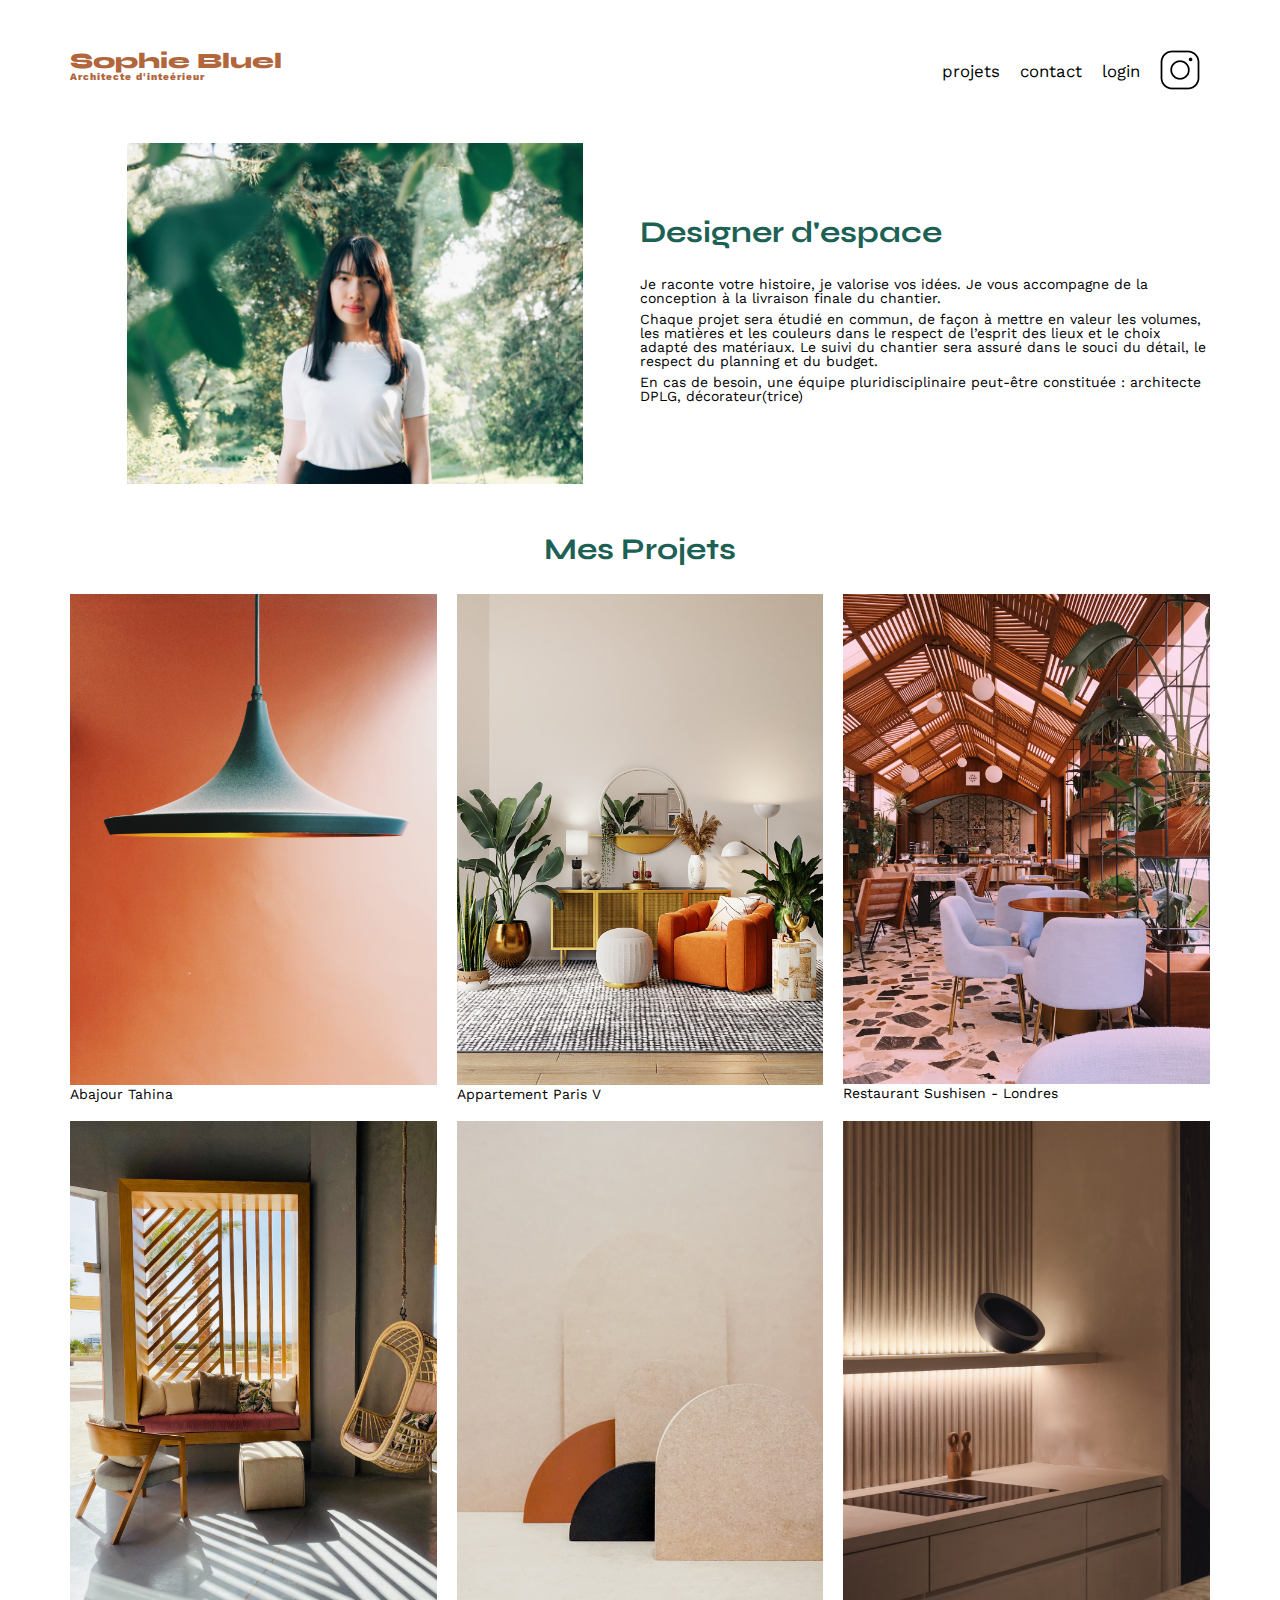
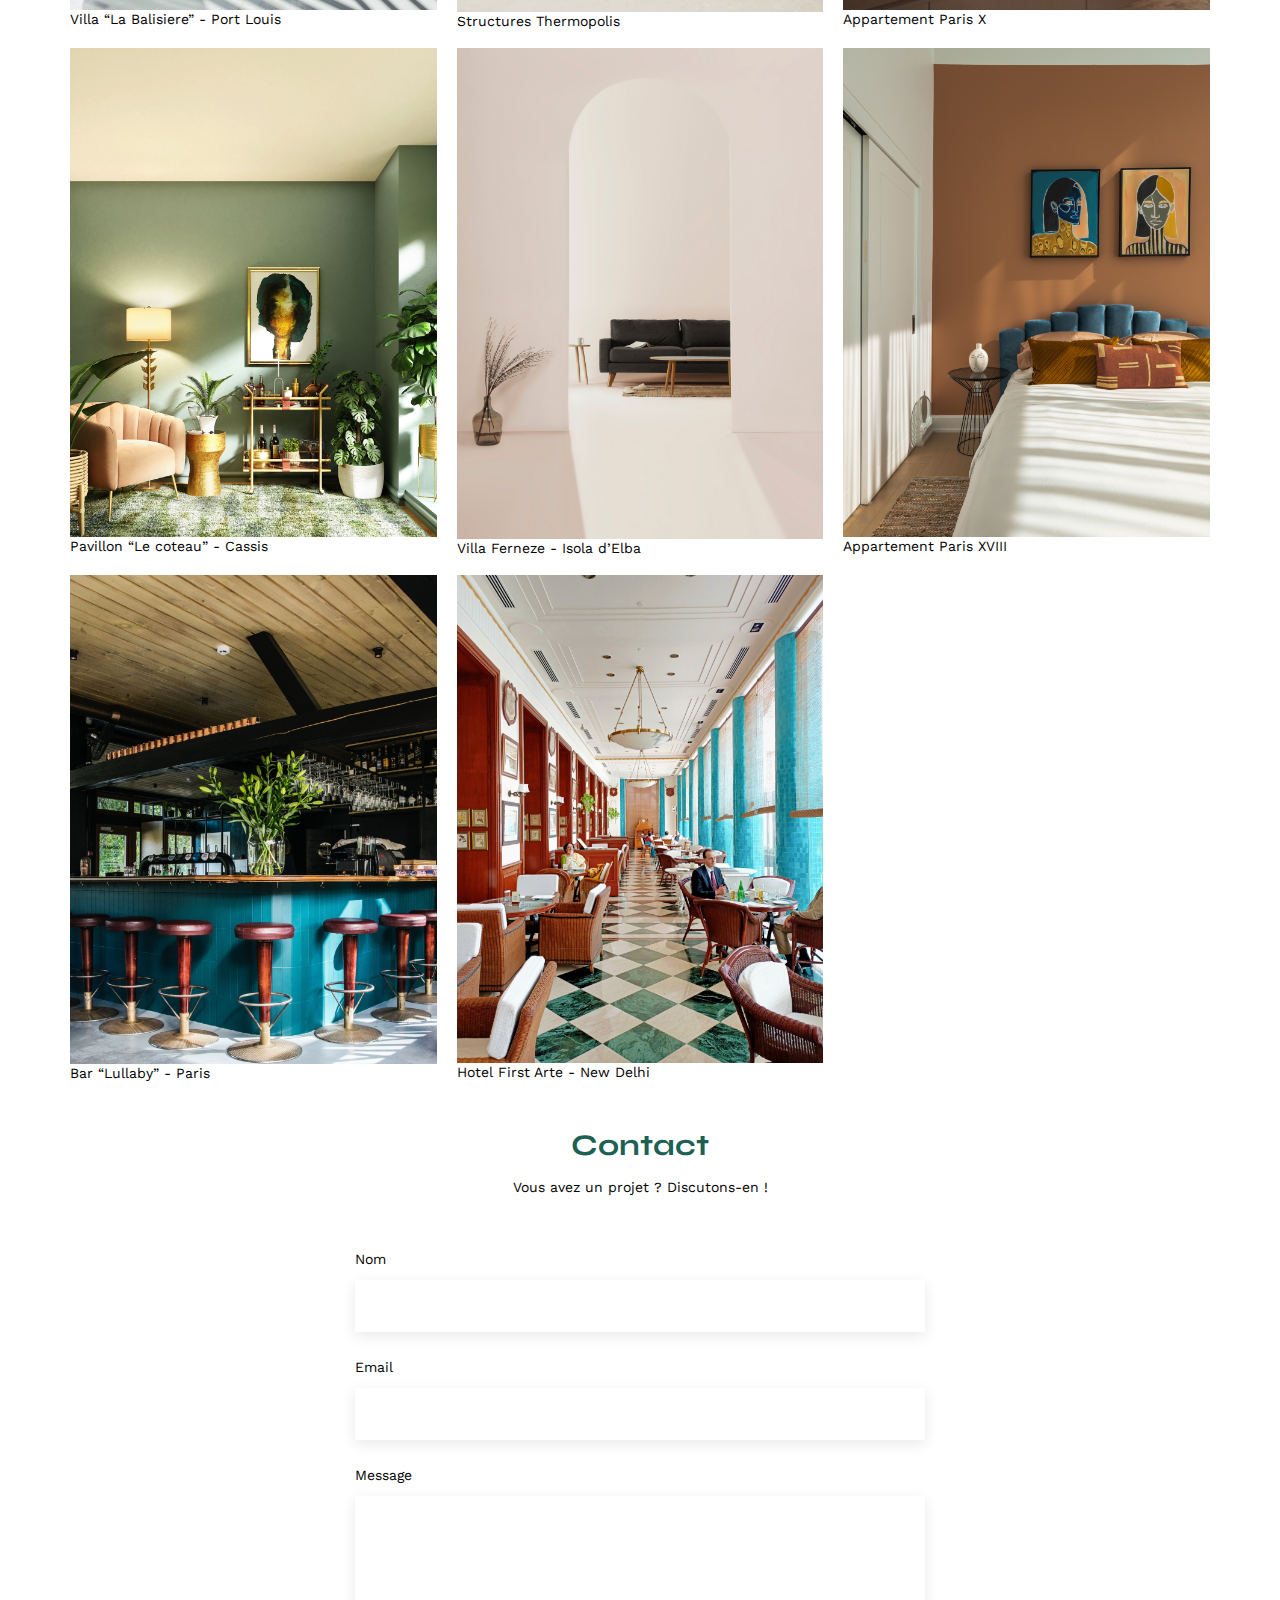
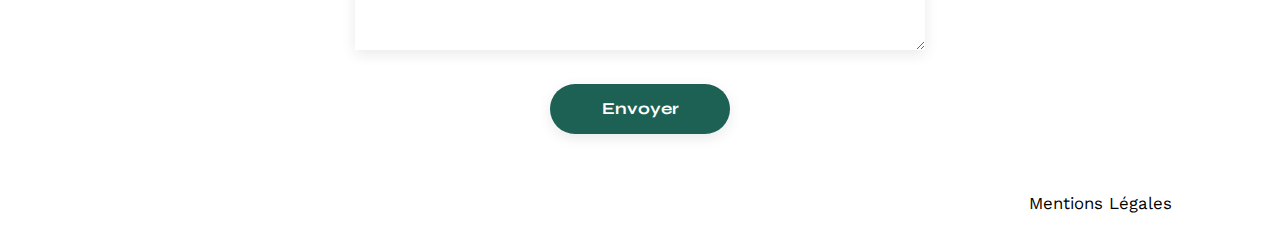
==== index.html @ f43e6661 "first commit" ====
<!DOCTYPE html>
<html lang="fr">
<head>
	<meta charset="UTF-8">
	<title>Sophie Bluel - Architecte d'intérieur</title>
	<meta name="viewport" content="width=device-width, initial-scale=1.0">
	<link rel="preconnect" href="https://fonts.googleapis.com">
	<link rel="preconnect" href="https://fonts.gstatic.com" crossorigin>
	<link href="https://fonts.googleapis.com/css2?family=Syne:wght@700;800&family=Work+Sans&display=swap" rel="stylesheet">
	<meta name="description" content="">
	<link rel="stylesheet" href="./assets/style.css">
</head>
<body>
<header>
	<h1>Sophie Bluel <span>Architecte d'inteérieur</span></h1>
	<nav>
		<ul>
			<li>projets</li>
			<li>contact</li>
			<li>login</li>
			<li><img src="./assets/icons/instagram.png" alt="Instagram"></li>
		</ul>
	</nav>
</header>
<main>
	<section id="introduction">
		<figure>
			<img src="./assets/images/sophie-bluel.png" alt="">
		</figure>
		<article>
			<h2>Designer d'espace</h2>
			<p>Je raconte votre histoire, je valorise vos idées. Je vous accompagne de la conception à la livraison finale du chantier.</p>
			<p>Chaque projet sera étudié en commun, de façon à mettre en valeur les volumes, les matières et les couleurs dans le respect de l’esprit des lieux et le choix adapté des matériaux. Le suivi du chantier sera assuré dans le souci du détail, le respect du planning et du budget.</p>
			<p>En cas de besoin, une équipe pluridisciplinaire peut-être constituée : architecte DPLG, décorateur(trice)</p>
		</article>
	</section>
	<section id="portfolio">
		<h2>Mes Projets</h2>
		<div class="gallery">
			<figure>
				<img src="assets/images/abajour-tahina.png" alt="Abajour Tahina">
				<figcaption>Abajour Tahina</figcaption>
			</figure>
			<figure>
				<img src="assets/images/appartement-paris-v.png" alt="Appartement Paris V">
				<figcaption>Appartement Paris V</figcaption>
			</figure>
			<figure>
				<img src="assets/images/restaurant-sushisen-londres.png" alt="Restaurant Sushisen - Londres">
				<figcaption>Restaurant Sushisen - Londres</figcaption>
			</figure>
			<figure>
				<img src="assets/images/la-balisiere.png" alt="Villa “La Balisiere” - Port Louis">
				<figcaption>Villa “La Balisiere” - Port Louis</figcaption>
			</figure>
			<figure>
				<img src="assets/images/structures-thermopolis.png" alt="Structures Thermopolis">
				<figcaption>Structures Thermopolis</figcaption>
			</figure>
			<figure>
				<img src="assets/images/appartement-paris-x.png" alt="Appartement Paris X">
				<figcaption>Appartement Paris X</figcaption>
			</figure>
			<figure>
				<img src="assets/images/le-coteau-cassis.png" alt="Pavillon “Le coteau” - Cassis">
				<figcaption>Pavillon “Le coteau” - Cassis</figcaption>
			</figure>
			<figure>
				<img src="assets/images/villa-ferneze.png" alt="Villa Ferneze - Isola d’Elba">
				<figcaption>Villa Ferneze - Isola d’Elba</figcaption>
			</figure>
			<figure>
				<img src="assets/images/appartement-paris-xviii.png" alt="Appartement Paris XVIII">
				<figcaption>Appartement Paris XVIII</figcaption>
			</figure>
			<figure>
				<img src="assets/images/bar-lullaby-paris.png" alt="Bar “Lullaby” - Paris">
				<figcaption>Bar “Lullaby” - Paris</figcaption>
			</figure>
			<figure>
				<img src="assets/images/hotel-first-arte-new-delhi.png" alt="Hotel First Arte - New Delhi">
				<figcaption>Hotel First Arte - New Delhi</figcaption>
			</figure>
		</div>
	</section>
	<section id="contact">
		<h2>Contact</h2>
		<p>Vous avez un projet ? Discutons-en !</p>
		<form action="#" method="post">
			<label for="name">Nom</label>
			<input type="text" name="name" id="name">
			<label for="email">Email</label>
			<input type="email" name="email" id="email">
			<label for="message">Message</label>
			<textarea name="message" id="message" cols="30" rows="10"></textarea>
			<input type="submit" value="Envoyer">
		</form>
	</section>
</main>

<footer>
	<nav>
		<ul>
			<li>Mentions Légales</li>
		</ul>
	</nav>
</footer>
</body>
</html>
---- assets/style.css ----
/* http://meyerweb.com/eric/tools/css/reset/
   v2.0 | 20110126
   License: none (public domain)
*/

html, body, div, span, applet, object, iframe,
h1, h2, h3, h4, h5, h6, p, blockquote, pre,
a, abbr, acronym, address, big, cite, code,
del, dfn, em, img, ins, kbd, q, s, samp,
small, strike, strong, sub, sup, tt, var,
b, u, i, center,
dl, dt, dd, ol, ul, li,
fieldset, form, label, legend,
table, caption, tbody, tfoot, thead, tr, th, td,
article, aside, canvas, details, embed,
figure, figcaption, footer, header, hgroup,
menu, nav, output, ruby, section, summary,
time, mark, audio, video {
	margin: 0;
	padding: 0;
	border: 0;
	font-size: 100%;
	font: inherit;
	vertical-align: baseline;
}
/* HTML5 display-role reset for older browsers */
article, aside, details, figcaption, figure,
footer, header, hgroup, menu, nav, section {
	display: block;
}
body {
	line-height: 1;
}
ol, ul {
	list-style: none;
}
blockquote, q {
	quotes: none;
}
blockquote:before, blockquote:after,
q:before, q:after {
	content: '';
	content: none;
}
table {
	border-collapse: collapse;
	border-spacing: 0;
}
/** end reset css**/
body {
	max-width: 1140px;
	margin:auto;
	font-family: 'Work Sans' ;
	font-size: 14px;
}
header {
	display: flex;
	justify-content: space-between;
	margin: 50px 0
}
section {
	margin: 50px 0
}

h1{
	display: flex;
	flex-direction: column;
	font-family: 'Syne';
	font-size: 22px;
	font-weight: 800;
	color: #B1663C
}

h1 > span {
	font-family: 'Work Sans';
	font-size:10px;
	letter-spacing: 0.1em;
;
}

h2{
	font-family: 'Syne';
	font-weight: 700;
	font-size: 30px;
	color: #1D6154
}
nav ul {
	display: flex;
	align-items: center;
	list-style-type: none;

}
nav li {
	padding: 0 10px;
	font-size: 1.2em;
}

li:hover {
	color: #B1663C;
}
#introduction {
	display: flex;
	align-items: center;
}
#introduction figure {
	flex: 1
}
#introduction img {
	display: block;
	margin: auto;
	width: 80%;
}

#introduction article {
	flex: 1
}
#introduction h2 {
	margin-bottom: 1em;
}

#introduction p {
	margin-bottom: 0.5em;
}
#portfolio h2 {
	text-align: center;
	margin-bottom: 1em;
}
.gallery {
	width: 100%;
	display: grid;
	grid-template-columns: 1fr 1fr 1fr;
	grid-column-gap: 20px;
	grid-row-gap: 20px;
}

.gallery img {
	width: 100%;

}
#contact {
	width: 50%;
margin: auto;
}
#contact > * {
	text-align: center;

}
#contact h2{
	margin-bottom: 20px;
}
#contact form {
	text-align: left;
	margin-top:30px;
	display: flex;
	flex-direction: column;
}

#contact input {
	height: 50px;
	font-size: 1.2em;
	border: none;
	box-shadow: 0px 4px 14px rgba(0, 0, 0, 0.09);
}
#contact label {
	margin: 2em 0 1em 0;
}
#contact textarea {
	border: none;
	box-shadow: 0px 4px 14px rgba(0, 0, 0, 0.09);
}

input[type="submit"]{
	font-family: 'Syne';
	font-weight: 700;
	color: white;
	background-color: #1D6154;
	margin : 2em auto ;
	width: 180px;
	text-align: center;
	border-radius: 60px ;
}

footer nav ul {
	display: flex;
	justify-content: flex-end;
	margin: 2em
}
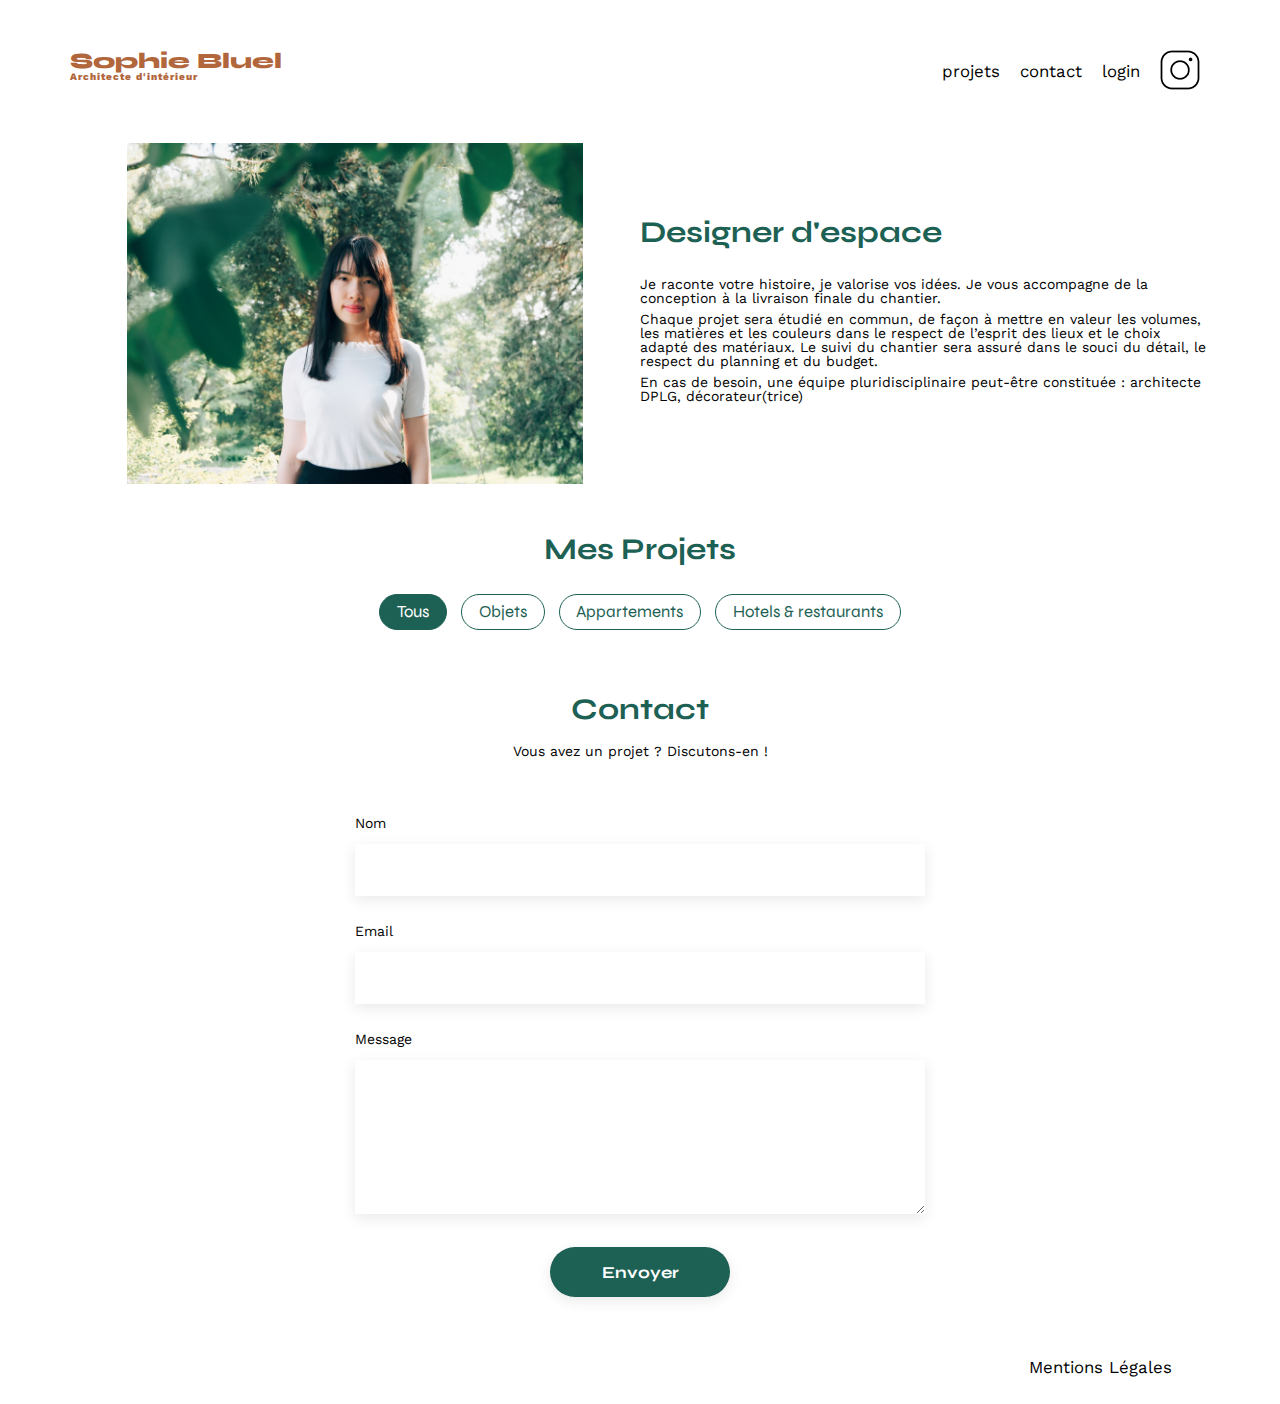
==== commit 03fd4673: "Recuperation de la Gallerie et Ajouts des filtres + Debut de la page de connexion" ====
--- a/index.html
+++ b/index.html
@@ -12,7 +12,7 @@
 </head>
 <body>
 <header>
-	<h1>Sophie Bluel <span>Architecte d'inteérieur</span></h1>
+	<h1>Sophie Bluel <span>Architecte d'intérieur</span></h1>
 	<nav>
 		<ul>
 			<li>projets</li>
@@ -36,8 +36,16 @@
 	</section>
 	<section id="portfolio">
 		<h2>Mes Projets</h2>
+		<!--AJOUTS DES FILTRES-->
+		<div class="categories">
+			<span id="All" class="filter activeFilter">Tous</span>
+			<span id="Objets" class="filter">Objets</span>
+			<span id="Appartements" class="filter">Appartements</span>
+			<span id="Hotels & restaurants" class="filter">Hotels & restaurants</span>
+		</div>
+		<!-- ///// -->
 		<div class="gallery">
-			<figure>
+			<!-- <figure>
 				<img src="assets/images/abajour-tahina.png" alt="Abajour Tahina">
 				<figcaption>Abajour Tahina</figcaption>
 			</figure>
@@ -80,7 +88,7 @@
 			<figure>
 				<img src="assets/images/hotel-first-arte-new-delhi.png" alt="Hotel First Arte - New Delhi">
 				<figcaption>Hotel First Arte - New Delhi</figcaption>
-			</figure>
+			</figure> -->
 		</div>
 	</section>
 	<section id="contact">
@@ -105,5 +113,6 @@
 		</ul>
 	</nav>
 </footer>
+<script src="./script.js"></script>
 </body>
 </html>
--- a/assets/style.css
+++ b/assets/style.css
@@ -61,7 +61,6 @@
 section {
 	margin: 50px 0
 }
-
 h1{
 	display: flex;
 	flex-direction: column;
@@ -70,20 +69,19 @@
 	font-weight: 800;
 	color: #B1663C
 }
-
 h1 > span {
 	font-family: 'Work Sans';
 	font-size:10px;
 	letter-spacing: 0.1em;
 ;
 }
-
 h2{
 	font-family: 'Syne';
 	font-weight: 700;
 	font-size: 30px;
 	color: #1D6154
 }
+
 nav ul {
 	display: flex;
 	align-items: center;
@@ -94,10 +92,10 @@
 	padding: 0 10px;
 	font-size: 1.2em;
 }
-
 li:hover {
 	color: #B1663C;
 }
+
 #introduction {
 	display: flex;
 	align-items: center;
@@ -110,7 +108,6 @@
 	margin: auto;
 	width: 80%;
 }
-
 #introduction article {
 	flex: 1
 }
@@ -121,10 +118,31 @@
 #introduction p {
 	margin-bottom: 0.5em;
 }
+
 #portfolio h2 {
 	text-align: center;
 	margin-bottom: 1em;
 }
+/*AJOUTS DU STYLE DES FILTRES*/
+.categories{
+	display: flex;
+	justify-content: center;
+	margin-bottom: 1em;
+	gap: 1em;
+}
+.categories span{
+	font-family: 'Syne';
+	font-size: 1.2em;
+	padding: 0.5em 1em;
+	color: #1D6154;
+	border: 1px solid #1D6154;
+	border-radius: 60px;
+}
+.categories .activeFilter{
+	color: white;
+	background: #1D6154;
+}
+/*/////*/
 .gallery {
 	width: 100%;
 	display: grid;
@@ -132,11 +150,11 @@
 	grid-column-gap: 20px;
 	grid-row-gap: 20px;
 }
-
 .gallery img {
 	width: 100%;
 
 }
+
 #contact {
 	width: 50%;
 margin: auto;
@@ -154,7 +172,6 @@
 	display: flex;
 	flex-direction: column;
 }
-
 #contact input {
 	height: 50px;
 	font-size: 1.2em;
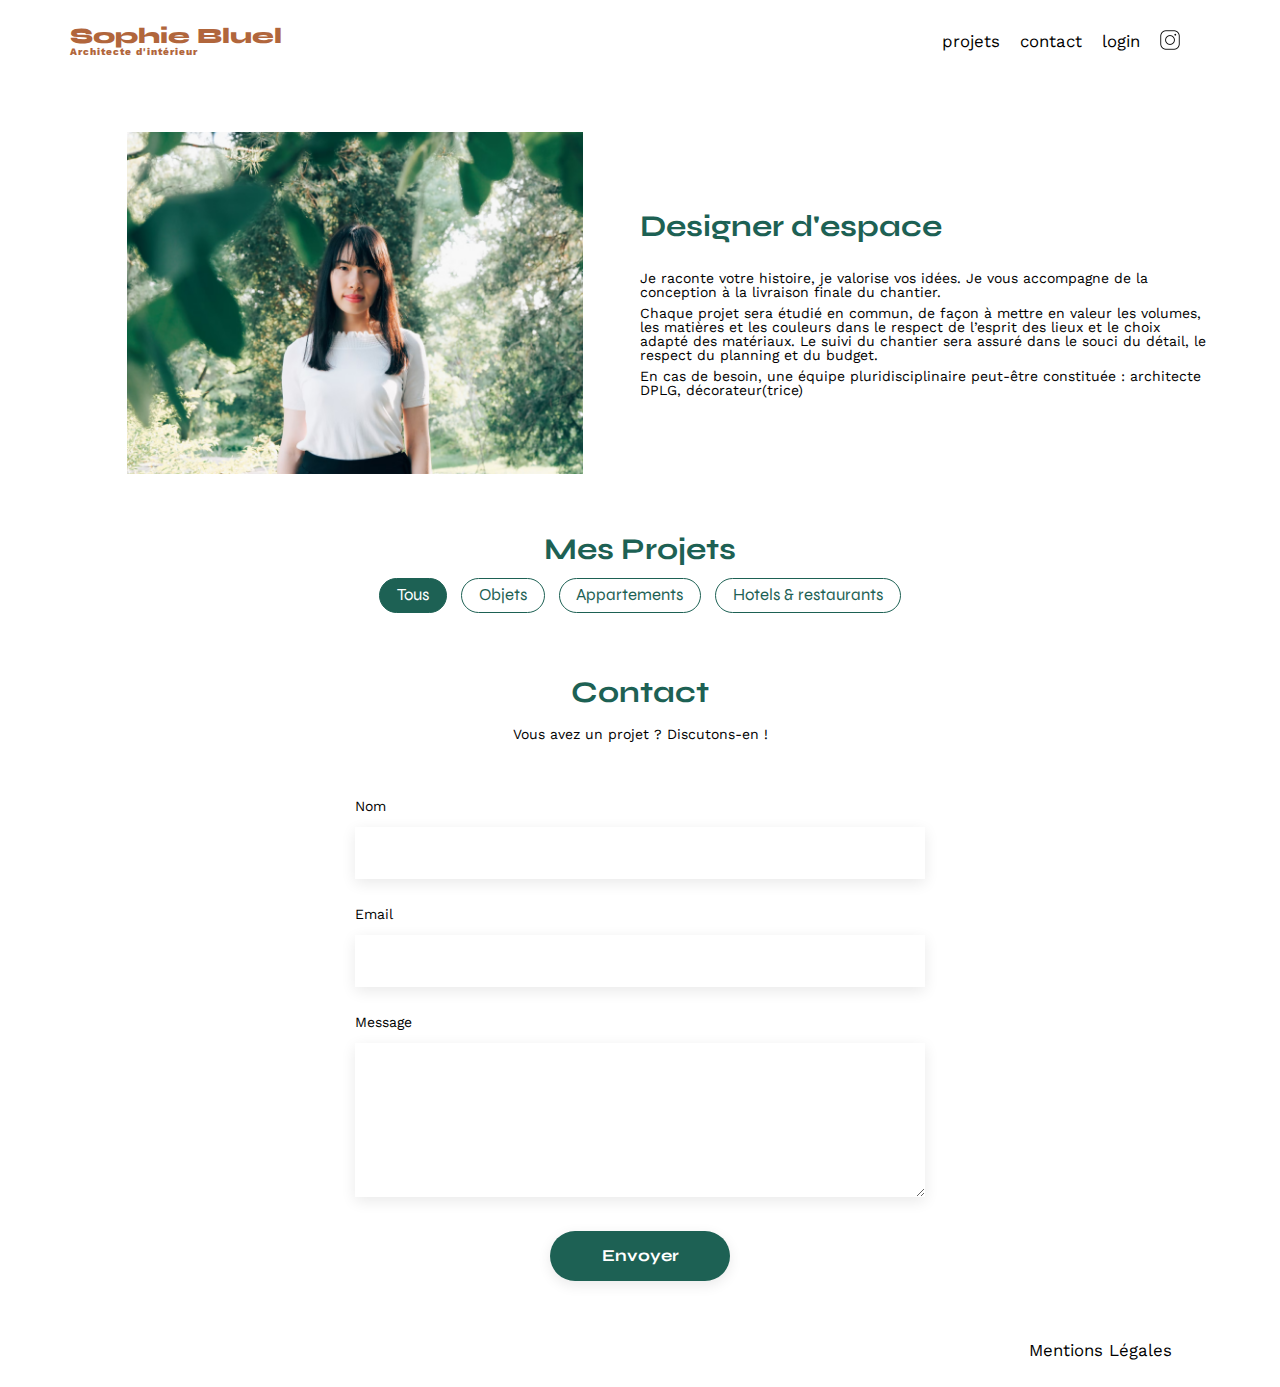
==== commit 79993682: "Gestion de la Connexion et vue Editeur" ====
--- a/index.html
+++ b/index.html
@@ -12,20 +12,27 @@
 </head>
 <body>
 <header>
-	<h1>Sophie Bluel <span>Architecte d'intérieur</span></h1>
-	<nav>
-		<ul>
-			<li>projets</li>
-			<li>contact</li>
-			<li>login</li>
-			<li><img src="./assets/icons/instagram.png" alt="Instagram"></li>
-		</ul>
-	</nav>
+	<div class="edit hidden">
+		<span>0 Mode édition</span>
+		<a href="#" class="edit__save">publier les changements</a>
+	</div>
+	<div class="navMenu">
+		<h1>Sophie Bluel <span>Architecte d'intérieur</span></h1>
+		<nav>
+			<ul>
+				<li><a href="#portfolio">projets</a></li>
+				<li><a href="#contact">contact</a></li>
+				<li><a href="./login.html" class="loginAction">login</a></li>
+				<li><img src="./assets/icons/instagram.png" alt="Instagram"></li>
+			</ul>
+		</nav>
+	</div>
 </header>
 <main>
 	<section id="introduction">
 		<figure>
 			<img src="./assets/images/sophie-bluel.png" alt="">
+			<a href="#" class="edit__button hidden">0 modifier</a>
 		</figure>
 		<article>
 			<h2>Designer d'espace</h2>
@@ -35,7 +42,10 @@
 		</article>
 	</section>
 	<section id="portfolio">
-		<h2>Mes Projets</h2>
+		<div class="portfolio__title">
+			<h2>Mes Projets</h2>
+			<a href="#" class="edit__button hidden">0 modifier</a>
+		</div>
 		<!--AJOUTS DES FILTRES-->
 		<div class="categories">
 			<span id="All" class="filter activeFilter">Tous</span>
--- a/assets/style.css
+++ b/assets/style.css
@@ -31,6 +31,10 @@
 body {
 	line-height: 1;
 }
+a{
+	text-decoration: none;
+	color: black;
+}
 ol, ul {
 	list-style: none;
 }
@@ -55,25 +59,44 @@
 }
 header {
 	display: flex;
-	justify-content: space-between;
-	margin: 50px 0
+	flex-direction: column;
 }
 section {
 	margin: 50px 0
 }
+.edit{
+	padding: 0.5em 0;
+	width: 100%;
+	background: black;
+	color: white;
+	display: flex;
+	justify-content: center;
+	align-items: center;
+	gap : 1.5em;
+}
+.edit__save{
+	background-color: white;
+	border-radius: 1em;
+	padding: 0.5em 1em;
+}
+.navMenu{
+	display: flex;
+	justify-content: space-between;
+	align-items: center;
+	margin: 25px 0;
+}
 h1{
 	display: flex;
 	flex-direction: column;
 	font-family: 'Syne';
 	font-size: 22px;
 	font-weight: 800;
-	color: #B1663C
+	color: #B1663C;
 }
 h1 > span {
 	font-family: 'Work Sans';
 	font-size:10px;
 	letter-spacing: 0.1em;
-;
 }
 h2{
 	font-family: 'Syne';
@@ -92,10 +115,12 @@
 	padding: 0 10px;
 	font-size: 1.2em;
 }
-li:hover {
+li:hover, a:hover {
 	color: #B1663C;
 }
-
+li img{
+	width: 50%;
+}
 #introduction {
 	display: flex;
 	align-items: center;
@@ -103,10 +128,11 @@
 #introduction figure {
 	flex: 1
 }
-#introduction img {
+#introduction img, #introduction a{
 	display: block;
 	margin: auto;
 	width: 80%;
+	margin-bottom: 10px;
 }
 #introduction article {
 	flex: 1
@@ -118,9 +144,11 @@
 #introduction p {
 	margin-bottom: 0.5em;
 }
-
-#portfolio h2 {
-	text-align: center;
+.portfolio__title{
+	display: flex;
+	justify-content: center;
+	align-items: center;
+	gap: 1.5em;
 	margin-bottom: 1em;
 }
 /*AJOUTS DU STYLE DES FILTRES*/
@@ -155,30 +183,30 @@
 
 }
 
-#contact {
+#contact, #login{
 	width: 50%;
-margin: auto;
-}
-#contact > * {
+	margin: auto;
+}
+#contact > *, #login > *{
 	text-align: center;
 
 }
-#contact h2{
+#contact h2, #login h2{
 	margin-bottom: 20px;
 }
-#contact form {
+#contact form, #login form{
 	text-align: left;
 	margin-top:30px;
 	display: flex;
 	flex-direction: column;
 }
-#contact input {
+#contact input, #login input{
 	height: 50px;
 	font-size: 1.2em;
 	border: none;
 	box-shadow: 0px 4px 14px rgba(0, 0, 0, 0.09);
 }
-#contact label {
+#contact label, #login label{
 	margin: 2em 0 1em 0;
 }
 #contact textarea {
@@ -202,4 +230,12 @@
 	justify-content: flex-end;
 	margin: 2em
 }
-
+/*LOGIN PAGE*/
+#login p{
+	text-decoration: underline;
+	color: #3D3D3D;
+}
+/*EDIT MODE*/
+.hidden{
+	display:none !important;
+}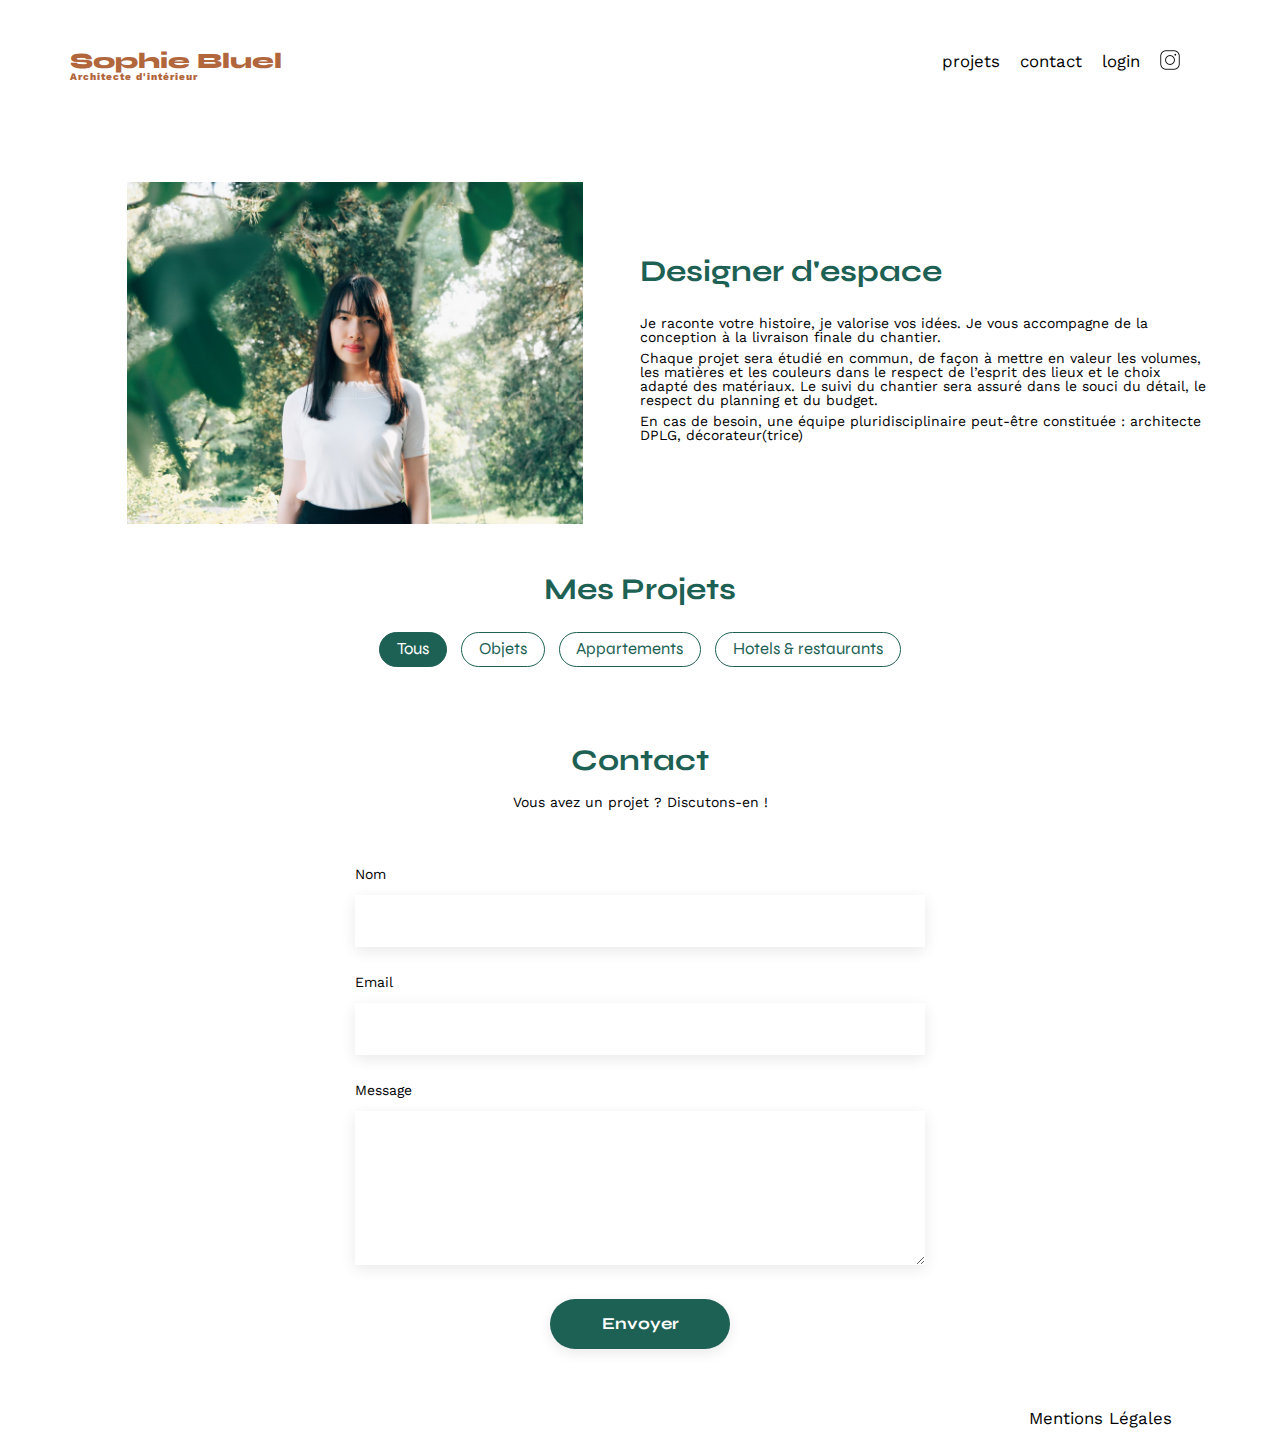
==== commit 57d71772: "Ajout du mode Edition par du JS + msg erreur de connexion" ====
--- a/index.html
+++ b/index.html
@@ -1,61 +1,70 @@
 <!DOCTYPE html>
 <html lang="fr">
-<head>
-	<meta charset="UTF-8">
-	<title>Sophie Bluel - Architecte d'intérieur</title>
-	<meta name="viewport" content="width=device-width, initial-scale=1.0">
-	<link rel="preconnect" href="https://fonts.googleapis.com">
-	<link rel="preconnect" href="https://fonts.gstatic.com" crossorigin>
-	<link href="https://fonts.googleapis.com/css2?family=Syne:wght@700;800&family=Work+Sans&display=swap" rel="stylesheet">
-	<meta name="description" content="">
-	<link rel="stylesheet" href="./assets/style.css">
-</head>
-<body>
-<header>
-	<div class="edit hidden">
-		<span>0 Mode édition</span>
-		<a href="#" class="edit__save">publier les changements</a>
-	</div>
-	<div class="navMenu">
-		<h1>Sophie Bluel <span>Architecte d'intérieur</span></h1>
-		<nav>
-			<ul>
-				<li><a href="#portfolio">projets</a></li>
-				<li><a href="#contact">contact</a></li>
-				<li><a href="./login.html" class="loginAction">login</a></li>
-				<li><img src="./assets/icons/instagram.png" alt="Instagram"></li>
-			</ul>
-		</nav>
-	</div>
-</header>
-<main>
-	<section id="introduction">
-		<figure>
-			<img src="./assets/images/sophie-bluel.png" alt="">
-			<a href="#" class="edit__button hidden">0 modifier</a>
-		</figure>
-		<article>
-			<h2>Designer d'espace</h2>
-			<p>Je raconte votre histoire, je valorise vos idées. Je vous accompagne de la conception à la livraison finale du chantier.</p>
-			<p>Chaque projet sera étudié en commun, de façon à mettre en valeur les volumes, les matières et les couleurs dans le respect de l’esprit des lieux et le choix adapté des matériaux. Le suivi du chantier sera assuré dans le souci du détail, le respect du planning et du budget.</p>
-			<p>En cas de besoin, une équipe pluridisciplinaire peut-être constituée : architecte DPLG, décorateur(trice)</p>
-		</article>
-	</section>
-	<section id="portfolio">
+  <head>
+    <meta charset="UTF-8" />
+    <title>Sophie Bluel - Architecte d'intérieur</title>
+    <meta name="viewport" content="width=device-width, initial-scale=1.0" />
+    <link rel="preconnect" href="https://fonts.googleapis.com" />
+    <link rel="preconnect" href="https://fonts.gstatic.com" crossorigin />
+    <link
+      href="https://fonts.googleapis.com/css2?family=Syne:wght@700;800&family=Work+Sans&display=swap"
+      rel="stylesheet"
+    />
+    <meta name="description" content="" />
+    <link rel="stylesheet" href="./assets/style.css" />
+  </head>
+  <body>
+    <header>
+      <h1>Sophie Bluel <span>Architecte d'intérieur</span></h1>
+      <nav>
+        <ul>
+          <li><a href="#portfolio">projets</a></li>
+          <li><a href="#contact">contact</a></li>
+          <li><a href="./login.html" class="loginAction">login</a></li>
+          <li><img src="./assets/icons/instagram.png" alt="Instagram" /></li>
+        </ul>
+      </nav>
+    </header>
+    <main>
+      <section id="introduction">
+        <figure class="introduction__figure">
+          <img src="./assets/images/sophie-bluel.png" alt="" />
+        </figure>
+        <article>
+          <h2>Designer d'espace</h2>
+          <p>
+            Je raconte votre histoire, je valorise vos idées. Je vous accompagne
+            de la conception à la livraison finale du chantier.
+          </p>
+          <p>
+            Chaque projet sera étudié en commun, de façon à mettre en valeur les
+            volumes, les matières et les couleurs dans le respect de l’esprit
+            des lieux et le choix adapté des matériaux. Le suivi du chantier
+            sera assuré dans le souci du détail, le respect du planning et du
+            budget.
+          </p>
+          <p>
+            En cas de besoin, une équipe pluridisciplinaire peut-être constituée
+            : architecte DPLG, décorateur(trice)
+          </p>
+        </article>
+      </section>
+      <section id="portfolio">
 		<div class="portfolio__title">
 			<h2>Mes Projets</h2>
-			<a href="#" class="edit__button hidden">0 modifier</a>
 		</div>
-		<!--AJOUTS DES FILTRES-->
-		<div class="categories">
-			<span id="All" class="filter activeFilter">Tous</span>
-			<span id="Objets" class="filter">Objets</span>
-			<span id="Appartements" class="filter">Appartements</span>
-			<span id="Hotels & restaurants" class="filter">Hotels & restaurants</span>
-		</div>
-		<!-- ///// -->
-		<div class="gallery">
-			<!-- <figure>
+        <!--AJOUTS DES FILTRES-->
+        <div class="categories">
+          <span id="All" class="filter activeFilter">Tous</span>
+          <span id="Objets" class="filter">Objets</span>
+          <span id="Appartements" class="filter">Appartements</span>
+          <span id="Hotels & restaurants" class="filter"
+            >Hotels & restaurants</span
+          >
+        </div>
+        <!-- ///// -->
+        <div class="gallery">
+          <!-- <figure>
 				<img src="assets/images/abajour-tahina.png" alt="Abajour Tahina">
 				<figcaption>Abajour Tahina</figcaption>
 			</figure>
@@ -99,30 +108,30 @@
 				<img src="assets/images/hotel-first-arte-new-delhi.png" alt="Hotel First Arte - New Delhi">
 				<figcaption>Hotel First Arte - New Delhi</figcaption>
 			</figure> -->
-		</div>
-	</section>
-	<section id="contact">
-		<h2>Contact</h2>
-		<p>Vous avez un projet ? Discutons-en !</p>
-		<form action="#" method="post">
-			<label for="name">Nom</label>
-			<input type="text" name="name" id="name">
-			<label for="email">Email</label>
-			<input type="email" name="email" id="email">
-			<label for="message">Message</label>
-			<textarea name="message" id="message" cols="30" rows="10"></textarea>
-			<input type="submit" value="Envoyer">
-		</form>
-	</section>
-</main>
+        </div>
+      </section>
+      <section id="contact">
+        <h2>Contact</h2>
+        <p>Vous avez un projet ? Discutons-en !</p>
+        <form action="#" method="post">
+          <label for="name">Nom</label>
+          <input type="text" name="name" id="name" />
+          <label for="email">Email</label>
+          <input type="email" name="email" id="email" />
+          <label for="message">Message</label>
+          <textarea name="message" id="message" cols="30" rows="10"></textarea>
+          <input type="submit" value="Envoyer" />
+        </form>
+      </section>
+    </main>
 
-<footer>
-	<nav>
-		<ul>
-			<li>Mentions Légales</li>
-		</ul>
-	</nav>
-</footer>
-<script src="./script.js"></script>
-</body>
+    <footer>
+      <nav>
+        <ul>
+          <li>Mentions Légales</li>
+        </ul>
+      </nav>
+    </footer>
+    <script src="./script.js"></script>
+  </body>
 </html>
--- a/assets/style.css
+++ b/assets/style.css
@@ -3,239 +3,330 @@
    License: none (public domain)
 */
 
-html, body, div, span, applet, object, iframe,
-h1, h2, h3, h4, h5, h6, p, blockquote, pre,
-a, abbr, acronym, address, big, cite, code,
-del, dfn, em, img, ins, kbd, q, s, samp,
-small, strike, strong, sub, sup, tt, var,
-b, u, i, center,
-dl, dt, dd, ol, ul, li,
-fieldset, form, label, legend,
-table, caption, tbody, tfoot, thead, tr, th, td,
-article, aside, canvas, details, embed,
-figure, figcaption, footer, header, hgroup,
-menu, nav, output, ruby, section, summary,
-time, mark, audio, video {
-	margin: 0;
-	padding: 0;
-	border: 0;
-	font-size: 100%;
-	font: inherit;
-	vertical-align: baseline;
+html,
+body,
+div,
+span,
+applet,
+object,
+iframe,
+h1,
+h2,
+h3,
+h4,
+h5,
+h6,
+p,
+blockquote,
+pre,
+a,
+abbr,
+acronym,
+address,
+big,
+cite,
+code,
+del,
+dfn,
+em,
+img,
+ins,
+kbd,
+q,
+s,
+samp,
+small,
+strike,
+strong,
+sub,
+sup,
+tt,
+var,
+b,
+u,
+i,
+center,
+dl,
+dt,
+dd,
+ol,
+ul,
+li,
+fieldset,
+form,
+label,
+legend,
+table,
+caption,
+tbody,
+tfoot,
+thead,
+tr,
+th,
+td,
+article,
+aside,
+canvas,
+details,
+embed,
+figure,
+figcaption,
+footer,
+header,
+hgroup,
+menu,
+nav,
+output,
+ruby,
+section,
+summary,
+time,
+mark,
+audio,
+video {
+  margin: 0;
+  padding: 0;
+  border: 0;
+  font-size: 100%;
+  font: inherit;
+  vertical-align: baseline;
 }
 /* HTML5 display-role reset for older browsers */
-article, aside, details, figcaption, figure,
-footer, header, hgroup, menu, nav, section {
-	display: block;
+article,
+aside,
+details,
+figcaption,
+figure,
+footer,
+header,
+hgroup,
+menu,
+nav,
+section {
+  display: block;
 }
 body {
-	line-height: 1;
-}
-a{
-	text-decoration: none;
-	color: black;
-}
-ol, ul {
-	list-style: none;
-}
-blockquote, q {
-	quotes: none;
-}
-blockquote:before, blockquote:after,
-q:before, q:after {
-	content: '';
-	content: none;
+  line-height: 1;
+}
+a {
+  text-decoration: none;
+  color: black;
+}
+ol,
+ul {
+  list-style: none;
+}
+blockquote,
+q {
+  quotes: none;
+}
+blockquote:before,
+blockquote:after,
+q:before,
+q:after {
+  content: "";
+  content: none;
 }
 table {
-	border-collapse: collapse;
-	border-spacing: 0;
+  border-collapse: collapse;
+  border-spacing: 0;
 }
 /** end reset css**/
 body {
-	max-width: 1140px;
-	margin:auto;
-	font-family: 'Work Sans' ;
-	font-size: 14px;
+  max-width: 1140px;
+  margin: auto;
+  font-family: "Work Sans";
+  font-size: 14px;
+  display: flex;
+  flex-direction: column;
 }
 header {
-	display: flex;
-	flex-direction: column;
+  display: flex;
+  justify-content: space-between;
+  margin: 50px 0;
 }
 section {
-	margin: 50px 0
-}
-.edit{
-	padding: 0.5em 0;
-	width: 100%;
-	background: black;
-	color: white;
-	display: flex;
-	justify-content: center;
-	align-items: center;
-	gap : 1.5em;
-}
-.edit__save{
-	background-color: white;
-	border-radius: 1em;
-	padding: 0.5em 1em;
-}
-.navMenu{
-	display: flex;
-	justify-content: space-between;
-	align-items: center;
-	margin: 25px 0;
-}
-h1{
-	display: flex;
-	flex-direction: column;
-	font-family: 'Syne';
-	font-size: 22px;
-	font-weight: 800;
-	color: #B1663C;
+  margin: 50px 0;
+}
+h1 {
+  display: flex;
+  flex-direction: column;
+  font-family: "Syne";
+  font-size: 22px;
+  font-weight: 800;
+  color: #b1663c;
 }
 h1 > span {
-	font-family: 'Work Sans';
-	font-size:10px;
-	letter-spacing: 0.1em;
-}
-h2{
-	font-family: 'Syne';
-	font-weight: 700;
-	font-size: 30px;
-	color: #1D6154
+  font-family: "Work Sans";
+  font-size: 10px;
+  letter-spacing: 0.1em;
+}
+h2 {
+  font-family: "Syne";
+  font-weight: 700;
+  font-size: 30px;
+  color: #1d6154;
 }
 
 nav ul {
-	display: flex;
-	align-items: center;
-	list-style-type: none;
-
+  display: flex;
+  align-items: center;
+  list-style-type: none;
 }
 nav li {
-	padding: 0 10px;
-	font-size: 1.2em;
-}
-li:hover, a:hover {
-	color: #B1663C;
-}
-li img{
-	width: 50%;
+  padding: 0 10px;
+  font-size: 1.2em;
+}
+li:hover,
+a:hover {
+  color: #b1663c;
+}
+li img {
+  width: 50%;
 }
 #introduction {
-	display: flex;
-	align-items: center;
+  display: flex;
+  align-items: center;
 }
 #introduction figure {
-	flex: 1
-}
-#introduction img, #introduction a{
-	display: block;
-	margin: auto;
-	width: 80%;
-	margin-bottom: 10px;
+  flex: 1;
+}
+#introduction img, #introduction a {
+  display: block;
+  margin: auto;
+  width: 80%;
 }
 #introduction article {
-	flex: 1
+  flex: 1;
 }
 #introduction h2 {
-	margin-bottom: 1em;
+  margin-bottom: 1em;
 }
 
 #introduction p {
-	margin-bottom: 0.5em;
+  margin-bottom: 0.5em;
 }
 .portfolio__title{
-	display: flex;
-	justify-content: center;
-	align-items: center;
-	gap: 1.5em;
-	margin-bottom: 1em;
+  display: flex;
+  justify-content: center;
+  align-items: center;
+  gap: 1.5em;
+  margin-bottom: 1em;
 }
 /*AJOUTS DU STYLE DES FILTRES*/
-.categories{
-	display: flex;
-	justify-content: center;
-	margin-bottom: 1em;
-	gap: 1em;
-}
-.categories span{
-	font-family: 'Syne';
-	font-size: 1.2em;
-	padding: 0.5em 1em;
-	color: #1D6154;
-	border: 1px solid #1D6154;
-	border-radius: 60px;
-}
-.categories .activeFilter{
-	color: white;
-	background: #1D6154;
+.categories {
+  display: flex;
+  justify-content: center;
+  margin: 2em 0;
+  gap: 1em;
+}
+.categories span {
+  font-family: "Syne";
+  font-size: 1.2em;
+  padding: 0.5em 1em;
+  color: #1d6154;
+  border: 1px solid #1d6154;
+  border-radius: 60px;
+}
+.categories .activeFilter {
+  color: white;
+  background: #1d6154;
 }
 /*/////*/
 .gallery {
-	width: 100%;
-	display: grid;
-	grid-template-columns: 1fr 1fr 1fr;
-	grid-column-gap: 20px;
-	grid-row-gap: 20px;
+  width: 100%;
+  display: grid;
+  grid-template-columns: 1fr 1fr 1fr;
+  grid-column-gap: 20px;
+  grid-row-gap: 20px;
 }
 .gallery img {
-	width: 100%;
+  width: 100%;
+}
 
-}
-
-#contact, #login{
-	width: 50%;
-	margin: auto;
-}
-#contact > *, #login > *{
-	text-align: center;
-
-}
-#contact h2, #login h2{
-	margin-bottom: 20px;
-}
-#contact form, #login form{
-	text-align: left;
-	margin-top:30px;
-	display: flex;
-	flex-direction: column;
-}
-#contact input, #login input{
-	height: 50px;
-	font-size: 1.2em;
-	border: none;
-	box-shadow: 0px 4px 14px rgba(0, 0, 0, 0.09);
-}
-#contact label, #login label{
-	margin: 2em 0 1em 0;
+#contact,
+#login {
+  width: 50%;
+  margin: auto;
+}
+#contact > *,
+#login > * {
+  text-align: center;
+}
+#contact h2,
+#login h2 {
+  margin-bottom: 20px;
+}
+#contact form,
+#login form {
+  text-align: left;
+  margin-top: 30px;
+  display: flex;
+  flex-direction: column;
+}
+#contact input,
+#login input {
+  height: 50px;
+  font-size: 1.2em;
+  border: none;
+  box-shadow: 0px 4px 14px rgba(0, 0, 0, 0.09);
+}
+#contact label,
+#login label {
+  margin: 2em 0 1em 0;
 }
 #contact textarea {
-	border: none;
-	box-shadow: 0px 4px 14px rgba(0, 0, 0, 0.09);
-}
-
-input[type="submit"]{
-	font-family: 'Syne';
-	font-weight: 700;
-	color: white;
-	background-color: #1D6154;
-	margin : 2em auto ;
-	width: 180px;
-	text-align: center;
-	border-radius: 60px ;
-}
-
+  border: none;
+  box-shadow: 0px 4px 14px rgba(0, 0, 0, 0.09);
+}
+input[type="submit"] {
+  font-family: "Syne";
+  font-weight: 700;
+  color: white;
+  background-color: #1d6154;
+  margin: 2em auto;
+  width: 180px;
+  text-align: center;
+  border-radius: 60px;
+}
 footer nav ul {
-	display: flex;
-	justify-content: flex-end;
-	margin: 2em
+  display: flex;
+  justify-content: flex-end;
+  margin: 2em;
 }
 /*LOGIN PAGE*/
-#login p{
-	text-decoration: underline;
-	color: #3D3D3D;
-}
-/*EDIT MODE*/
-.hidden{
-	display:none !important;
+#login p {
+  text-decoration: underline;
+  color: #3d3d3d;
+}
+.errorMessage{
+  display: block;
+  text-align: center;
+  margin-bottom: 2em;
+  font-style: italic;
+  color: rgb(144, 0, 0);
+}
+.hidden
+{
+  display:none;
+}
+/*EDIT HEADER*/
+.edit {
+  padding: 0.5em 0;
+  width: 100%;
+  background: black;
+  color: white;
+  display: flex;
+  justify-content: center;
+  align-items: center;
+  gap: 1.5em;
+}
+.edit__save {
+  background-color: white;
+  border-radius: 1em;
+  padding: 0.5em 1em;
+  color: black
+}
+.edit__button{
+  padding: 1em 0;
 }